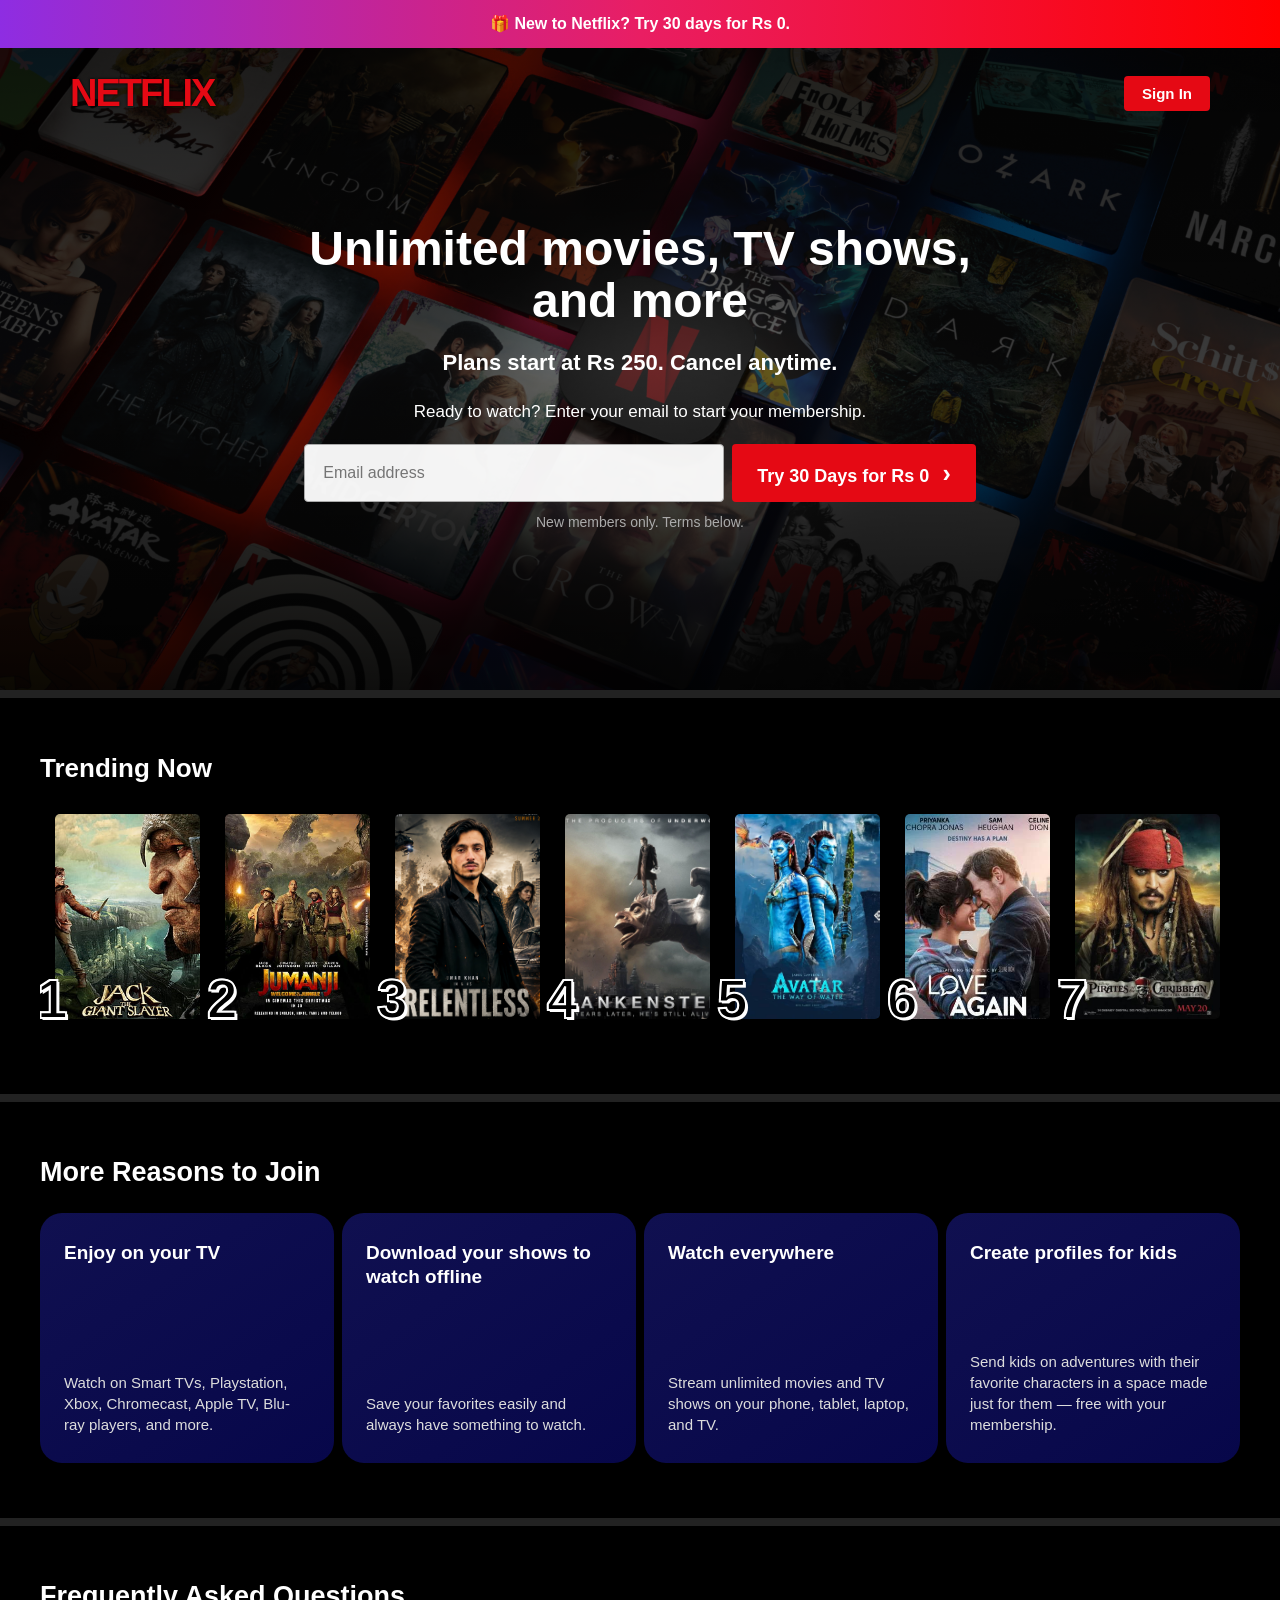
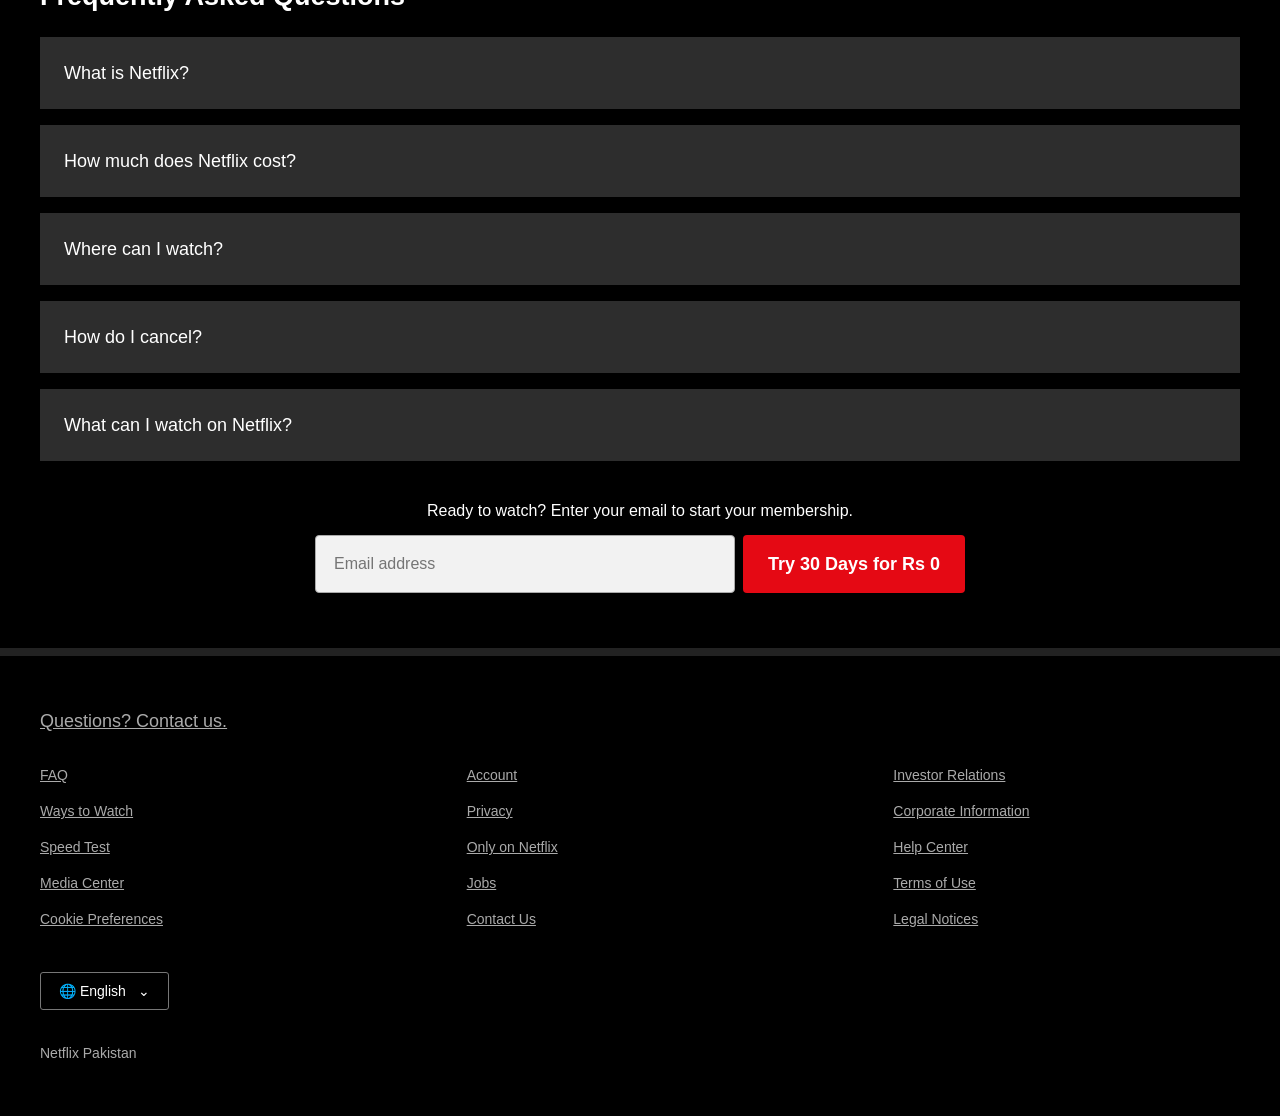
==== index.html @ ab5d424f "my netflix project" ====
<!doctype html>
<html lang="en">
  <head>
    <meta charset="UTF-8" />
    <meta name="viewport" content="width=device-width, initial-scale=1.0" />

    <title>Netflix</title>

    <link rel="stylesheet" href="style.css" />
  </head>

  <body>
    <!-- =========================
         TOP OFFER BAR
    ========================== -->

    <div class="offer-bar">
      <p>🎁 New to Netflix? Try 30 days for Rs 0.</p>
    </div>

    <!-- =========================
         HEADER / HERO
    ========================== -->

    <header class="hero">
      <!-- Navigation -->

      <nav class="navbar">
        <a href="#" class="logo"> NETFLIX </a>

        <a href="#" class="sign-in"> Sign In </a>
      </nav>

      <!-- Hero Content -->

      <div class="hero-content">
        <h1>Unlimited movies, TV shows, and more</h1>

        <h2>Plans start at Rs 250. Cancel anytime.</h2>

        <p>Ready to watch? Enter your email to start your membership.</p>

        <form class="email-form">
          <input type="email" placeholder="Email address" />

          <button type="submit">
            Try 30 Days for Rs 0
            <span>›</span>
          </button>
        </form>

        <p class="membership-text">New members only. Terms below.</p>
      </div>
    </header>

    <!-- =========================
         MAIN CONTENT
    ========================== -->

    <main>
      <!-- =========================
             TRENDING NOW
        ========================== -->

      <section class="trending">
        <div class="section-container">
          <h2>Trending Now</h2>

          <div class="trending-list">
            <!-- Movie 1 -->

            <div class="movie-card">
              <span class="movie-number"> 1 </span>

              <img src="./imges/1-pic.jpg" alt="Trending movie" />
            </div>

            <!-- Movie 2 -->

            <div class="movie-card">
              <span class="movie-number"> 2 </span>

              <img src="./imges/2-pic.jpg" alt="Trending movie" />
            </div>

            <!-- Movie 3 -->

            <div class="movie-card">
              <span class="movie-number"> 3 </span>

              <img src="./imges/3-pic.jpg" alt="Trending movie" />
            </div>

            <!-- Movie 4 -->

            <div class="movie-card">
              <span class="movie-number"> 4 </span>

              <img src="./imges/4-pic.jpg" alt="Trending movie" />
            </div>

            <!-- Movie 5 -->

            <div class="movie-card">
              <span class="movie-number"> 5 </span>

              <img src="./imges/5-pic-19.jpg" alt="Trending movie" />
            </div>

            <!-- Movie 6 -->

            <div class="movie-card">
              <span class="movie-number"> 6 </span>

              <img src="./imges/6-pic.jpg" alt="Trending movie" />
            </div>

            <!-- Movie 7 -->

            <div class="movie-card">
              <span class="movie-number"> 7 </span>

              <img src="./imges/7-pic.jpg" alt="Trending movie" />
            </div>
          </div>
        </div>
      </section>

      <!-- =========================
             REASONS TO JOIN
        ========================== -->

      <section class="reasons">
        <div class="section-container">
          <h2>More Reasons to Join</h2>

          <div class="reason-container">
            <!-- Reason 1 -->

            <article class="reason-card">
              <h3>Enjoy on your TV</h3>

              <p>
                Watch on Smart TVs, Playstation, Xbox, Chromecast, Apple TV,
                Blu-ray players, and more.
              </p>
            </article>

            <!-- Reason 2 -->

            <article class="reason-card">
              <h3>Download your shows to watch offline</h3>

              <p>
                Save your favorites easily and always have something to watch.
              </p>
            </article>

            <!-- Reason 3 -->

            <article class="reason-card">
              <h3>Watch everywhere</h3>

              <p>
                Stream unlimited movies and TV shows on your phone, tablet,
                laptop, and TV.
              </p>
            </article>

            <!-- Reason 4 -->

            <article class="reason-card">
              <h3>Create profiles for kids</h3>

              <p>
                Send kids on adventures with their favorite characters in a
                space made just for them — free with your membership.
              </p>
            </article>
          </div>
        </div>
      </section>

      <!-- =========================
             FAQ
        ========================== -->

      <section class="faq">
        <div class="section-container">
          <h2>Frequently Asked Questions</h2>

          <!-- Question 1 -->

          <details class="faq-item">
            <summary>What is Netflix?</summary>

            <p>Netflix is a streaming service for movies and TV shows.</p>
          </details>

          <!-- Question 2 -->

          <details class="faq-item">
            <summary>How much does Netflix cost?</summary>

            <p>Netflix offers different plans at different prices.</p>
          </details>

          <!-- Question 3 -->

          <details class="faq-item">
            <summary>Where can I watch?</summary>

            <p>You can watch Netflix on many supported devices.</p>
          </details>

          <!-- Question 4 -->

          <details class="faq-item">
            <summary>How do I cancel?</summary>

            <p>You can cancel your membership through your account settings.</p>
          </details>

          <!-- Question 5 -->

          <details class="faq-item">
            <summary>What can I watch on Netflix?</summary>

            <p>You can watch movies, TV shows, documentaries and more.</p>
          </details>

          <!-- Bottom Email -->

          <div class="bottom-signup">
            <p>Ready to watch? Enter your email to start your membership.</p>

            <form class="email-form">
              <input type="email" placeholder="Email address" />

              <button type="submit">Try 30 Days for Rs 0</button>
            </form>
          </div>
        </div>
      </section>
    </main>

    <!-- =========================
         FOOTER
    ========================== -->

    <footer class="footer">
      <div class="footer-container">
        <p class="contact">
          <a href="#"> Questions? Contact us. </a>
        </p>

        <!-- Footer Links -->

        <div class="footer-links">
          <!-- Column 1 -->

          <div class="footer-column">
            <a href="#"> FAQ </a>

            <a href="#"> Ways to Watch </a>

            <a href="#"> Speed Test </a>

            <a href="#"> Media Center </a>

            <a href="#"> Cookie Preferences </a>
          </div>

          <!-- Column 2 -->

          <div class="footer-column">
            <a href="#"> Account </a>

            <a href="#"> Privacy </a>

            <a href="#"> Only on Netflix </a>

            <a href="#"> Jobs </a>

            <a href="#"> Contact Us </a>
          </div>

          <!-- Column 3 -->

          <div class="footer-column">
            <a href="#"> Investor Relations </a>

            <a href="#"> Corporate Information </a>

            <a href="#"> Help Center </a>

            <a href="#"> Terms of Use </a>

            <a href="#"> Legal Notices </a>
          </div>
        </div>

        <!-- Language -->

        <div class="language">
          <button>
            🌐 English
            <span>⌄</span>
          </button>
        </div>

        <!-- Country -->

        <p class="country">Netflix Pakistan</p>
      </div>
    </footer>
  </body>
</html>
---- style.css ----
/* =========================
   RESET
========================= */

* {
  margin: 0;
  padding: 0;
  box-sizing: border-box;
}

html {
  scroll-behavior: smooth;
}

body {
  background-color: #000;
  color: #fff;

  font-family: Arial, Helvetica, sans-serif;

  overflow-x: hidden;
}

/* =========================
   COMMON
========================= */

a {
  color: #fff;
  text-decoration: none;
}

.section-container {
  width: 100%;
  max-width: 1200px;

  margin: auto;
}

/* =========================
   TOP OFFER BAR
========================= */

.offer-bar {
  width: 100%;

  min-height: 48px;

  background: linear-gradient(90deg, #8e2de2, #e91e63, #ff0000);

  display: flex;

  align-items: center;
  justify-content: center;

  padding: 10px 20px;

  text-align: center;
}

.offer-bar p {
  font-size: 16px;
  font-weight: 700;

  line-height: 1.4;
}

/* =========================
   HERO
========================= */

.hero {
  position: relative;

  min-height: 650px;

  background-image:
    linear-gradient(
      to bottom,
      rgba(0, 0, 0, 0.65),
      rgba(0, 0, 0, 0.35),
      rgba(0, 0, 0, 0.85)
    ),
    url("./imges/here-pic.png");

  background-size: cover;
  background-position: center;
  background-repeat: no-repeat;

  border-bottom: 8px solid #222;
}

/* =========================
   NAVBAR
========================= */

.navbar {
  width: 100%;

  max-width: 1200px;

  margin: auto;

  min-height: 90px;

  padding: 0 30px;

  display: flex;

  align-items: center;
  justify-content: space-between;
}

.logo {
  color: #e50914;

  font-size: 38px;

  font-weight: 900;

  letter-spacing: -2px;

  text-shadow: 0 0 3px #000;
}

.sign-in {
  background-color: #e50914;

  padding: 9px 18px;

  border-radius: 4px;

  font-size: 15px;

  font-weight: 700;

  transition: 0.3s;
}

.sign-in:hover {
  background-color: #b20710;
}

/* =========================
   HERO CONTENT
========================= */

.hero-content {
  width: 850px;

  max-width: 90%;

  min-height: 500px;

  margin: auto;

  display: flex;

  flex-direction: column;

  align-items: center;

  justify-content: center;

  text-align: center;
}

.hero-content h1 {
  max-width: 750px;

  font-size: 48px;

  line-height: 1.1;

  font-weight: 800;

  margin-bottom: 20px;
}

.hero-content h2 {
  font-size: 22px;

  line-height: 1.4;

  margin-bottom: 20px;
}

.hero-content > p {
  font-size: 17px;

  line-height: 1.5;

  margin-bottom: 20px;
}

/* =========================
   EMAIL FORM
========================= */

.email-form {
  width: 100%;

  display: flex;

  align-items: center;
  justify-content: center;

  gap: 8px;
}

.email-form input {
  width: 420px;

  min-height: 58px;

  padding: 0 18px;

  background-color: rgba(255, 255, 255, 0.95);

  color: #000;

  border: 1px solid #aaa;

  border-radius: 4px;

  font-size: 16px;

  outline: none;
}

.email-form input:focus {
  border: 2px solid #fff;
}

.email-form button {
  min-height: 58px;

  padding: 0 25px;

  background-color: #e50914;

  color: #fff;

  border: none;

  border-radius: 4px;

  font-size: 18px;

  font-weight: 700;

  cursor: pointer;

  transition: 0.3s;
}

.email-form button:hover {
  background-color: #b20710;
}

.email-form button span {
  font-size: 25px;

  margin-left: 8px;
}

.membership-text {
  color: #aaa;

  font-size: 14px !important;

  margin-top: 10px;
}

/* =========================
   TRENDING
========================= */

.trending {
  padding: 55px 30px;

  border-bottom: 8px solid #222;
}

.trending h2 {
  font-size: 26px;

  margin-bottom: 25px;
}

/* =========================
   TRENDING LIST
========================= */

.trending-list {
  display: flex;

  gap: 25px;

  overflow-x: auto;

  padding: 5px 15px 20px;
  overflow-x: hidden;
}

.trending-list::-webkit-scrollbar {
  height: 7px;
}

.trending-list::-webkit-scrollbar-track {
  background: #111;
}

.trending-list::-webkit-scrollbar-thumb {
  background: #555;

  border-radius: 10px;
}

.movie-card {
  position: relative;

  flex: 0 0 145px;

  height: 205px;

  border-radius: 5px;

  overflow: visible;

  transition: 0.3s;
}

.movie-card:hover {
  transform: scale(1.05);
}

.movie-card img {
  width: 100%;

  height: 100%;

  object-fit: cover;

  border-radius: 5px;
}

.movie-number {
  position: absolute;

  left: -18px;

  bottom: -8px;

  z-index: 2;

  color: #000;

  font-size: 55px;

  font-weight: 900;

  line-height: 1;

  -webkit-text-stroke: 2px #fff;

  text-shadow:
    2px 2px 0 #fff,
    -1px -1px 0 #fff;
}

/* =========================
   REASONS
========================= */

.reasons {
  padding: 55px 30px;

  border-bottom: 8px solid #222;
}

.reasons h2 {
  font-size: 27px;

  margin-bottom: 25px;
}

.reason-container {
  display: grid;

  grid-template-columns: repeat(4, 1fr);

  gap: 8px;
}

.reason-card {
  min-height: 250px;

  padding: 28px 24px;

  border-radius: 22px;

  background: linear-gradient(145deg, #101050, #07074a);

  display: flex;

  flex-direction: column;

  justify-content: space-between;

  transition: 0.3s;
}

.reason-card:hover {
  transform: translateY(-5px);
}

.reason-card h3 {
  font-size: 19px;

  line-height: 1.25;
}

.reason-card p {
  color: #ddd;

  font-size: 15px;

  line-height: 1.4;
}

/* =========================
   FAQ
========================= */

.faq {
  padding: 55px 30px;

  border-bottom: 8px solid #222;
}

.faq h2 {
  font-size: 27px;

  margin-bottom: 25px;
}

.faq-item {
  width: 100%;

  margin-bottom: 16px;

  background-color: #2d2d2d;

  transition: 0.3s;
}

.faq-item:hover {
  background-color: #414141;
}

.faq-item summary {
  min-height: 72px;

  padding: 20px 24px;

  display: flex;

  align-items: center;

  cursor: pointer;

  list-style-position: inside;

  font-size: 18px;
}

.faq-item p {
  padding: 0 24px 22px;

  color: #ddd;

  font-size: 16px;

  line-height: 1.5;
}

/* =========================
   BOTTOM SIGNUP
========================= */

.bottom-signup {
  padding-top: 25px;

  text-align: center;
}

.bottom-signup p {
  margin-bottom: 15px;

  font-size: 16px;
}

/* =========================
   FOOTER
========================= */

.footer {
  padding: 55px 30px;

  background-color: #000;
}

.footer-container {
  width: 100%;

  max-width: 1200px;

  margin: auto;
}

.contact {
  margin-bottom: 35px;
}

.contact a {
  color: #aaa;

  text-decoration: underline;

  font-size: 18px;
}

/* =========================
   FOOTER LINKS
========================= */

.footer-links {
  display: grid;

  grid-template-columns: repeat(3, 1fr);

  gap: 20px 80px;

  margin-bottom: 45px;
}

.footer-column {
  display: flex;

  flex-direction: column;

  gap: 20px;
}

.footer-column a {
  color: #aaa;

  text-decoration: underline;

  font-size: 14px;

  transition: 0.3s;
}

.footer-column a:hover {
  color: #fff;
}

/* =========================
   LANGUAGE
========================= */

.language button {
  padding: 10px 18px;

  background-color: #000;

  color: #fff;

  border: 1px solid #777;

  border-radius: 3px;

  font-size: 14px;

  cursor: pointer;
}

.language span {
  margin-left: 8px;
}

.country {
  margin-top: 35px;

  color: #aaa;

  font-size: 14px;
}

/* ==================================================
   RESPONSIVE
   TABLET / SMALL LAPTOP
================================================== */

@media (max-width: 1024px) {
  .section-container {
    max-width: 900px;
  }

  .hero-content h1 {
    font-size: 42px;
  }

  .reason-container {
    grid-template-columns: repeat(2, 1fr);

    gap: 12px;
  }

  .reason-card {
    min-height: 230px;
  }

  .footer-links {
    gap: 20px 40px;
  }
}

/* ==================================================
   TABLET
================================================== */

@media (max-width: 768px) {
  .offer-bar {
    min-height: 45px;
  }

  .offer-bar p {
    font-size: 14px;
  }

  .navbar {
    min-height: 75px;

    padding: 0 20px;
  }

  .logo {
    font-size: 30px;
  }

  .sign-in {
    padding: 8px 14px;

    font-size: 14px;
  }

  .hero {
    min-height: 600px;
  }

  .hero-content {
    min-height: 500px;

    max-width: 92%;
  }

  .hero-content h1 {
    font-size: 36px;
  }

  .hero-content h2 {
    font-size: 19px;
  }

  .hero-content > p {
    font-size: 15px;
  }

  .email-form {
    flex-direction: column;

    width: 100%;
  }

  .email-form input {
    width: 100%;
  }

  .email-form button {
    width: auto;

    min-width: 230px;
  }

  .trending {
    padding: 45px 20px;
  }

  .reasons {
    padding: 45px 20px;
  }

  .faq {
    padding: 45px 20px;
  }

  .footer {
    padding: 45px 20px;
  }

  .footer-links {
    grid-template-columns: repeat(2, 1fr);

    gap: 25px;
  }
}

/* ==================================================
   MOBILE
================================================== */

@media (max-width: 600px) {
  .offer-bar {
    padding: 9px 15px;
  }

  .offer-bar p {
    font-size: 13px;
  }

  .navbar {
    padding: 0 15px;
  }

  .logo {
    font-size: 25px;

    letter-spacing: -1px;
  }

  .sign-in {
    padding: 7px 12px;

    font-size: 13px;
  }

  .hero {
    min-height: 580px;

    background-position: center;
  }

  .hero-content {
    min-height: 490px;

    padding: 20px 5px;
  }

  .hero-content h1 {
    font-size: 30px;

    line-height: 1.15;
  }

  .hero-content h2 {
    font-size: 17px;
  }

  .hero-content > p {
    font-size: 14px;
  }

  .email-form {
    gap: 10px;
  }

  .email-form input {
    min-height: 52px;

    font-size: 15px;
  }

  .email-form button {
    min-height: 52px;

    width: 100%;

    font-size: 16px;
  }

  .trending {
    padding: 40px 15px;
  }

  .trending h2 {
    font-size: 23px;
  }

  .trending-list {
    gap: 20px;

    padding-left: 18px;
  }

  .movie-card {
    flex-basis: 125px;

    height: 180px;
  }

  .movie-number {
    font-size: 45px;

    left: -15px;
  }

  .reasons {
    padding: 40px 15px;
  }

  .reasons h2 {
    font-size: 23px;
  }

  .reason-container {
    grid-template-columns: 1fr;

    gap: 12px;
  }

  .reason-card {
    min-height: 220px;

    padding: 25px 22px;

    border-radius: 18px;
  }

  .faq {
    padding: 40px 15px;
  }

  .faq h2 {
    font-size: 23px;
  }

  .faq-item {
    margin-bottom: 10px;
  }

  .faq-item summary {
    min-height: 65px;

    padding: 18px;

    font-size: 16px;
  }

  .faq-item p {
    padding: 0 18px 18px;

    font-size: 14px;
  }

  .bottom-signup {
    padding-top: 20px;
  }

  .footer {
    padding: 40px 15px;
  }

  .footer-links {
    grid-template-columns: 1fr;

    gap: 25px;
  }

  .footer-column {
    gap: 15px;
  }
}

/* ==================================================
   VERY SMALL MOBILE
================================================== */

@media (max-width: 400px) {
  .logo {
    font-size: 22px;
  }

  .hero-content h1 {
    font-size: 26px;
  }

  .hero-content h2 {
    font-size: 16px;
  }

  .hero-content > p {
    font-size: 13px;
  }

  .movie-card {
    flex-basis: 110px;

    height: 160px;
  }

  .movie-number {
    font-size: 40px;
  }

  .reason-card h3 {
    font-size: 18px;
  }

  .reason-card p {
    font-size: 14px;
  }
}
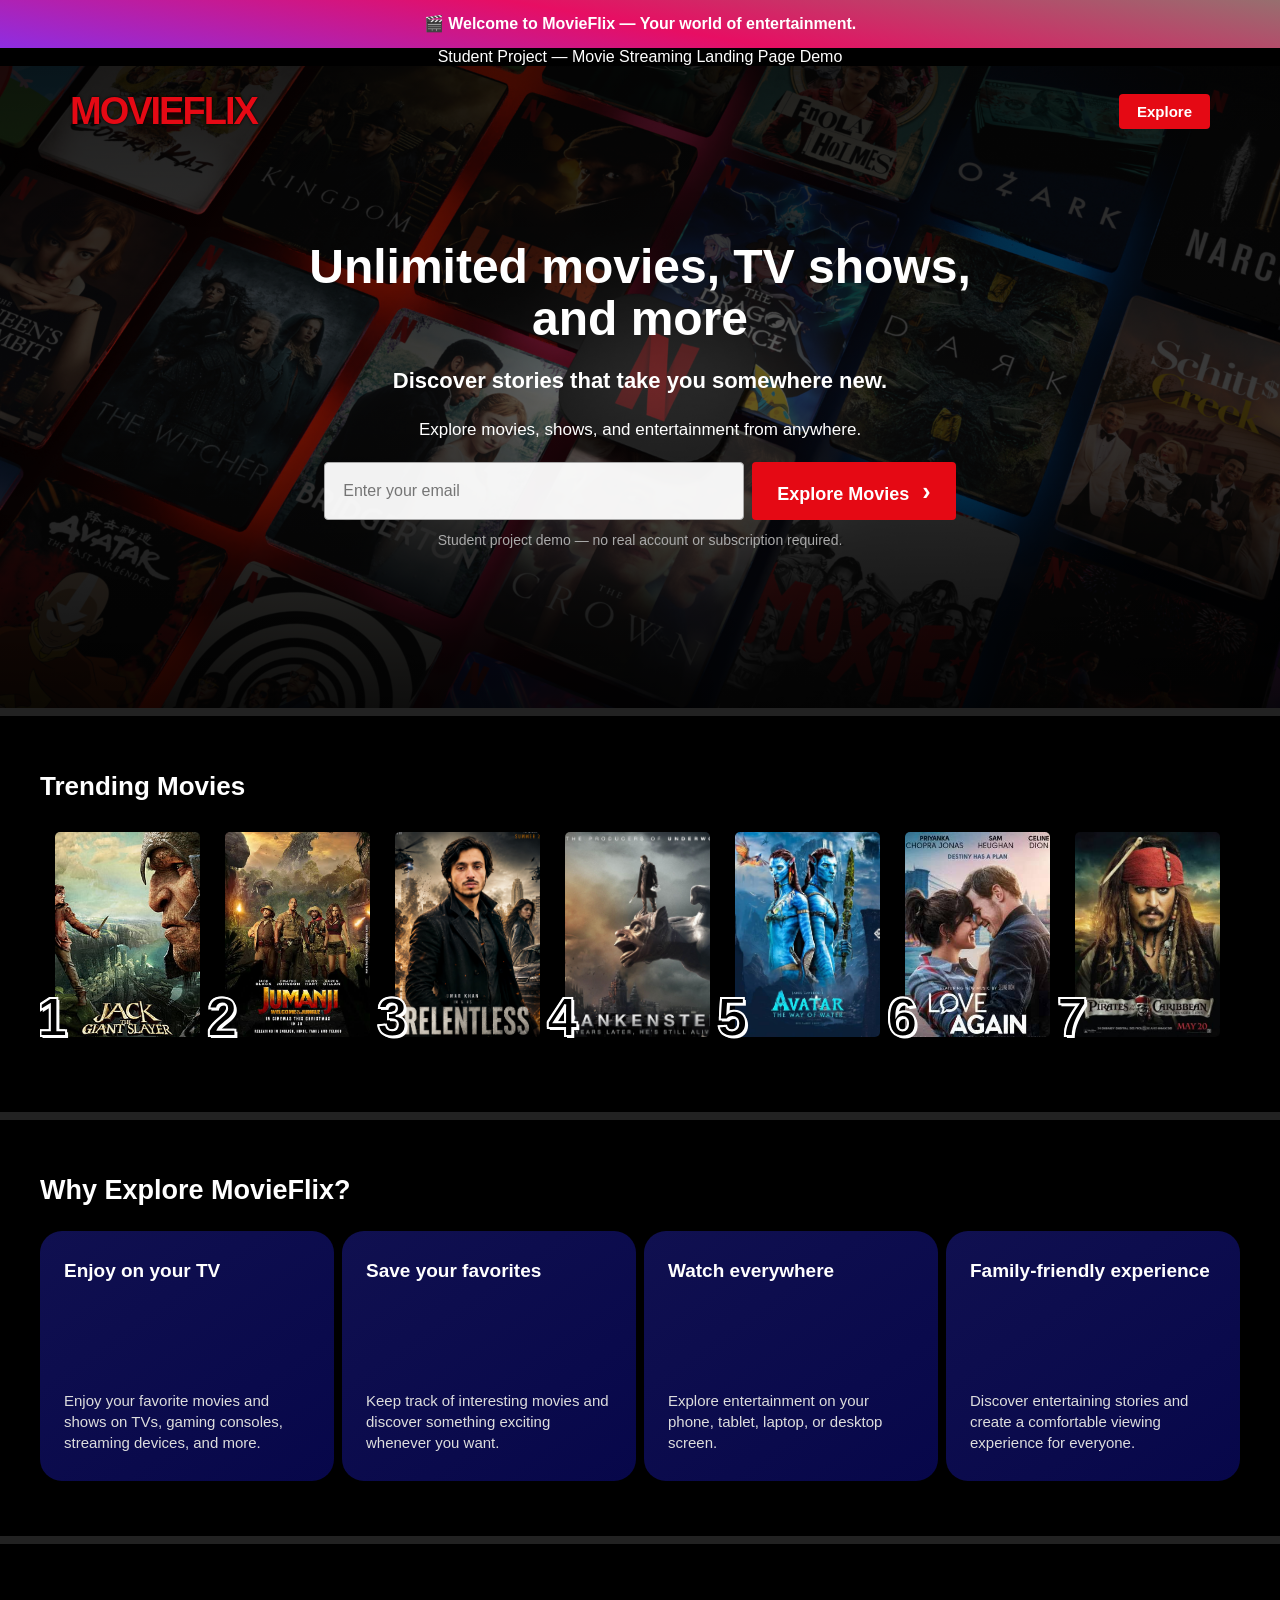
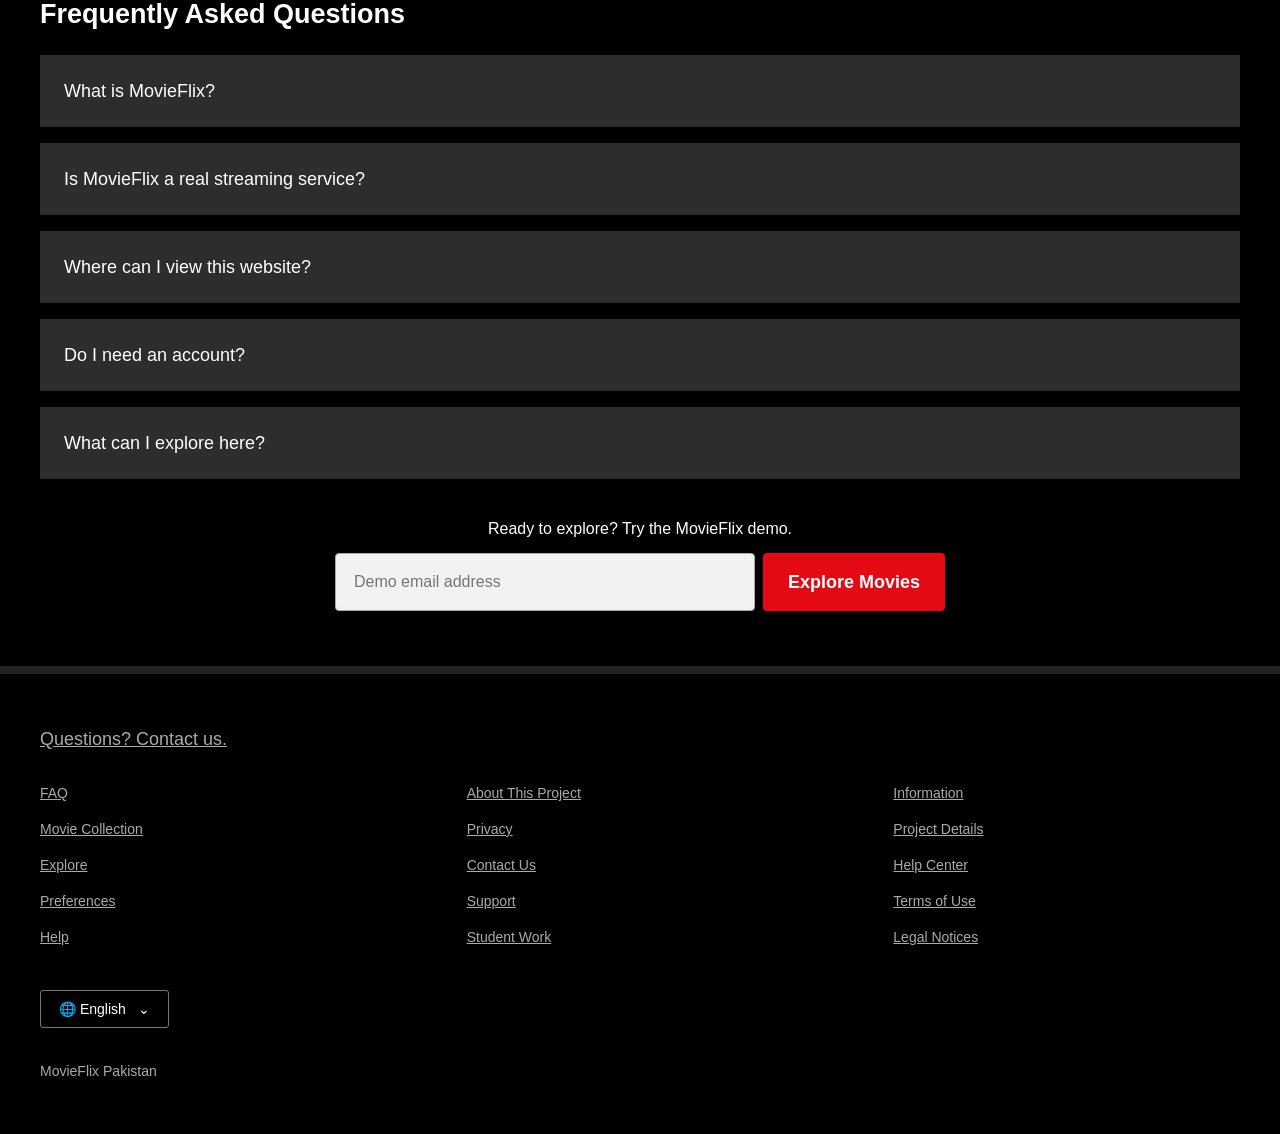
==== commit e1398537: "done" ====
--- a/index.html
+++ b/index.html
@@ -4,7 +4,7 @@
     <meta charset="UTF-8" />
     <meta name="viewport" content="width=device-width, initial-scale=1.0" />
 
-    <title>Netflix</title>
+    <title>MovieFlix - Student Project</title>
 
     <link rel="stylesheet" href="style.css" />
   </head>
@@ -15,20 +15,24 @@
     ========================== -->
 
     <div class="offer-bar">
-      <p>🎁 New to Netflix? Try 30 days for Rs 0.</p>
+      <p>🎬 Welcome to MovieFlix — Your world of entertainment.</p>
     </div>
 
     <!-- =========================
          HEADER / HERO
     ========================== -->
 
+    <p class="demo-text" style="text-align: center">
+      Student Project — Movie Streaming Landing Page Demo
+    </p>
+
     <header class="hero">
       <!-- Navigation -->
 
       <nav class="navbar">
-        <a href="#" class="logo"> NETFLIX </a>
-
-        <a href="#" class="sign-in"> Sign In </a>
+        <a href="#" class="logo"> MOVIEFLIX </a>
+
+        <a href="#" class="sign-in"> Explore </a>
       </nav>
 
       <!-- Hero Content -->
@@ -36,20 +40,22 @@
       <div class="hero-content">
         <h1>Unlimited movies, TV shows, and more</h1>
 
-        <h2>Plans start at Rs 250. Cancel anytime.</h2>
-
-        <p>Ready to watch? Enter your email to start your membership.</p>
-
-        <form class="email-form">
-          <input type="email" placeholder="Email address" />
+        <h2>Discover stories that take you somewhere new.</h2>
+
+        <p>Explore movies, shows, and entertainment from anywhere.</p>
+
+        <form class="email-form" onsubmit="return false;">
+          <input type="email" placeholder="Enter your email" />
 
           <button type="submit">
-            Try 30 Days for Rs 0
+            Explore Movies
             <span>›</span>
           </button>
         </form>
 
-        <p class="membership-text">New members only. Terms below.</p>
+        <p class="membership-text">
+          Student project demo — no real account or subscription required.
+        </p>
       </div>
     </header>
 
@@ -59,80 +65,76 @@
 
     <main>
       <!-- =========================
-             TRENDING NOW
-        ========================== -->
+           TRENDING NOW
+      ========================== -->
 
       <section class="trending">
         <div class="section-container">
-          <h2>Trending Now</h2>
+          <h2>Trending Movies</h2>
 
           <div class="trending-list">
             <!-- Movie 1 -->
 
             <div class="movie-card">
-              <span class="movie-number"> 1 </span>
-
-              <img src="./imges/1-pic.jpg" alt="Trending movie" />
+              <span class="movie-number">1</span>
+              <img src="./imges/1-pic.jpg" alt="Relentless movie poster" />
             </div>
 
             <!-- Movie 2 -->
 
             <div class="movie-card">
-              <span class="movie-number"> 2 </span>
-
-              <img src="./imges/2-pic.jpg" alt="Trending movie" />
+              <span class="movie-number">2</span>
+              <img src="./imges/2-pic.jpg" alt="Dark Horizon movie poster" />
             </div>
 
             <!-- Movie 3 -->
 
             <div class="movie-card">
-              <span class="movie-number"> 3 </span>
-
-              <img src="./imges/3-pic.jpg" alt="Trending movie" />
+              <span class="movie-number">3</span>
+              <img src="./imges/3-pic.jpg" alt="Last Mission movie poster" />
             </div>
 
             <!-- Movie 4 -->
 
             <div class="movie-card">
-              <span class="movie-number"> 4 </span>
-
-              <img src="./imges/4-pic.jpg" alt="Trending movie" />
+              <span class="movie-number">4</span>
+              <img src="./imges/4-pic.jpg" alt="Silent Chase movie poster" />
             </div>
 
             <!-- Movie 5 -->
 
             <div class="movie-card">
-              <span class="movie-number"> 5 </span>
-
-              <img src="./imges/5-pic-19.jpg" alt="Trending movie" />
+              <span class="movie-number">5</span>
+              <img src="./imges/5-pic-19.jpg" alt="Lost Empire movie poster" />
             </div>
 
             <!-- Movie 6 -->
 
             <div class="movie-card">
-              <span class="movie-number"> 6 </span>
-
-              <img src="./imges/6-pic.jpg" alt="Trending movie" />
+              <span class="movie-number">6</span>
+              <img src="./imges/6-pic.jpg" alt="Final Escape movie poster" />
             </div>
 
             <!-- Movie 7 -->
 
             <div class="movie-card">
-              <span class="movie-number"> 7 </span>
-
-              <img src="./imges/7-pic.jpg" alt="Trending movie" />
+              <span class="movie-number">7</span>
+              <img
+                src="./imges/7-pic.jpg"
+                alt="Beyond the Storm movie poster"
+              />
             </div>
           </div>
         </div>
       </section>
 
       <!-- =========================
-             REASONS TO JOIN
-        ========================== -->
+           REASONS TO JOIN
+      ========================== -->
 
       <section class="reasons">
         <div class="section-container">
-          <h2>More Reasons to Join</h2>
+          <h2>Why Explore MovieFlix?</h2>
 
           <div class="reason-container">
             <!-- Reason 1 -->
@@ -141,18 +143,19 @@
               <h3>Enjoy on your TV</h3>
 
               <p>
-                Watch on Smart TVs, Playstation, Xbox, Chromecast, Apple TV,
-                Blu-ray players, and more.
+                Enjoy your favorite movies and shows on TVs, gaming consoles,
+                streaming devices, and more.
               </p>
             </article>
 
             <!-- Reason 2 -->
 
             <article class="reason-card">
-              <h3>Download your shows to watch offline</h3>
+              <h3>Save your favorites</h3>
 
               <p>
-                Save your favorites easily and always have something to watch.
+                Keep track of interesting movies and discover something exciting
+                whenever you want.
               </p>
             </article>
 
@@ -162,19 +165,19 @@
               <h3>Watch everywhere</h3>
 
               <p>
-                Stream unlimited movies and TV shows on your phone, tablet,
-                laptop, and TV.
+                Explore entertainment on your phone, tablet, laptop, or desktop
+                screen.
               </p>
             </article>
 
             <!-- Reason 4 -->
 
             <article class="reason-card">
-              <h3>Create profiles for kids</h3>
+              <h3>Family-friendly experience</h3>
 
               <p>
-                Send kids on adventures with their favorite characters in a
-                space made just for them — free with your membership.
+                Discover entertaining stories and create a comfortable viewing
+                experience for everyone.
               </p>
             </article>
           </div>
@@ -182,8 +185,8 @@
       </section>
 
       <!-- =========================
-             FAQ
-        ========================== -->
+           FAQ
+      ========================== -->
 
       <section class="faq">
         <div class="section-container">
@@ -192,52 +195,67 @@
           <!-- Question 1 -->
 
           <details class="faq-item">
-            <summary>What is Netflix?</summary>
-
-            <p>Netflix is a streaming service for movies and TV shows.</p>
+            <summary>What is MovieFlix?</summary>
+
+            <p>
+              MovieFlix is a student-made movie streaming landing page created
+              as a front-end project.
+            </p>
           </details>
 
           <!-- Question 2 -->
 
           <details class="faq-item">
-            <summary>How much does Netflix cost?</summary>
-
-            <p>Netflix offers different plans at different prices.</p>
+            <summary>Is MovieFlix a real streaming service?</summary>
+
+            <p>
+              No. This website is a front-end student project created for
+              learning and demonstration purposes.
+            </p>
           </details>
 
           <!-- Question 3 -->
 
           <details class="faq-item">
-            <summary>Where can I watch?</summary>
-
-            <p>You can watch Netflix on many supported devices.</p>
+            <summary>Where can I view this website?</summary>
+
+            <p>
+              The website is designed to work on desktop, laptop, tablet, and
+              mobile screens.
+            </p>
           </details>
 
           <!-- Question 4 -->
 
           <details class="faq-item">
-            <summary>How do I cancel?</summary>
-
-            <p>You can cancel your membership through your account settings.</p>
+            <summary>Do I need an account?</summary>
+
+            <p>
+              No. This demonstration website does not create real accounts or
+              collect real user information.
+            </p>
           </details>
 
           <!-- Question 5 -->
 
           <details class="faq-item">
-            <summary>What can I watch on Netflix?</summary>
-
-            <p>You can watch movies, TV shows, documentaries and more.</p>
+            <summary>What can I explore here?</summary>
+
+            <p>
+              You can explore movie posters, entertainment sections, responsive
+              layouts, and the FAQ section.
+            </p>
           </details>
 
           <!-- Bottom Email -->
 
           <div class="bottom-signup">
-            <p>Ready to watch? Enter your email to start your membership.</p>
-
-            <form class="email-form">
-              <input type="email" placeholder="Email address" />
-
-              <button type="submit">Try 30 Days for Rs 0</button>
+            <p>Ready to explore? Try the MovieFlix demo.</p>
+
+            <form class="email-form" onsubmit="return false;">
+              <input type="email" placeholder="Demo email address" />
+
+              <button type="submit">Explore Movies</button>
             </form>
           </div>
         </div>
@@ -260,43 +278,31 @@
           <!-- Column 1 -->
 
           <div class="footer-column">
-            <a href="#"> FAQ </a>
-
-            <a href="#"> Ways to Watch </a>
-
-            <a href="#"> Speed Test </a>
-
-            <a href="#"> Media Center </a>
-
-            <a href="#"> Cookie Preferences </a>
+            <a href="#">FAQ</a>
+            <a href="#">Movie Collection</a>
+            <a href="#">Explore</a>
+            <a href="#">Preferences</a>
+            <a href="#">Help</a>
           </div>
 
           <!-- Column 2 -->
 
           <div class="footer-column">
-            <a href="#"> Account </a>
-
-            <a href="#"> Privacy </a>
-
-            <a href="#"> Only on Netflix </a>
-
-            <a href="#"> Jobs </a>
-
-            <a href="#"> Contact Us </a>
+            <a href="#">About This Project</a>
+            <a href="#">Privacy</a>
+            <a href="#">Contact Us</a>
+            <a href="#">Support</a>
+            <a href="#">Student Work</a>
           </div>
 
           <!-- Column 3 -->
 
           <div class="footer-column">
-            <a href="#"> Investor Relations </a>
-
-            <a href="#"> Corporate Information </a>
-
-            <a href="#"> Help Center </a>
-
-            <a href="#"> Terms of Use </a>
-
-            <a href="#"> Legal Notices </a>
+            <a href="#">Information</a>
+            <a href="#">Project Details</a>
+            <a href="#">Help Center</a>
+            <a href="#">Terms of Use</a>
+            <a href="#">Legal Notices</a>
           </div>
         </div>
 
@@ -311,7 +317,7 @@
 
         <!-- Country -->
 
-        <p class="country">Netflix Pakistan</p>
+        <p class="country">MovieFlix Pakistan</p>
       </div>
     </footer>
   </body>
--- a/style.css
+++ b/style.css
@@ -46,7 +46,7 @@
 
   min-height: 48px;
 
-  background: linear-gradient(90deg, #8e2de2, #e91e63, #ff0000);
+  background: linear-gradient(10deg, #8e2de2, #e70e63, #976f6f);
 
   display: flex;
 
@@ -300,7 +300,6 @@
   overflow-x: auto;
 
   padding: 5px 15px 20px;
-  overflow-x: hidden;
 }
 
 .trending-list::-webkit-scrollbar {
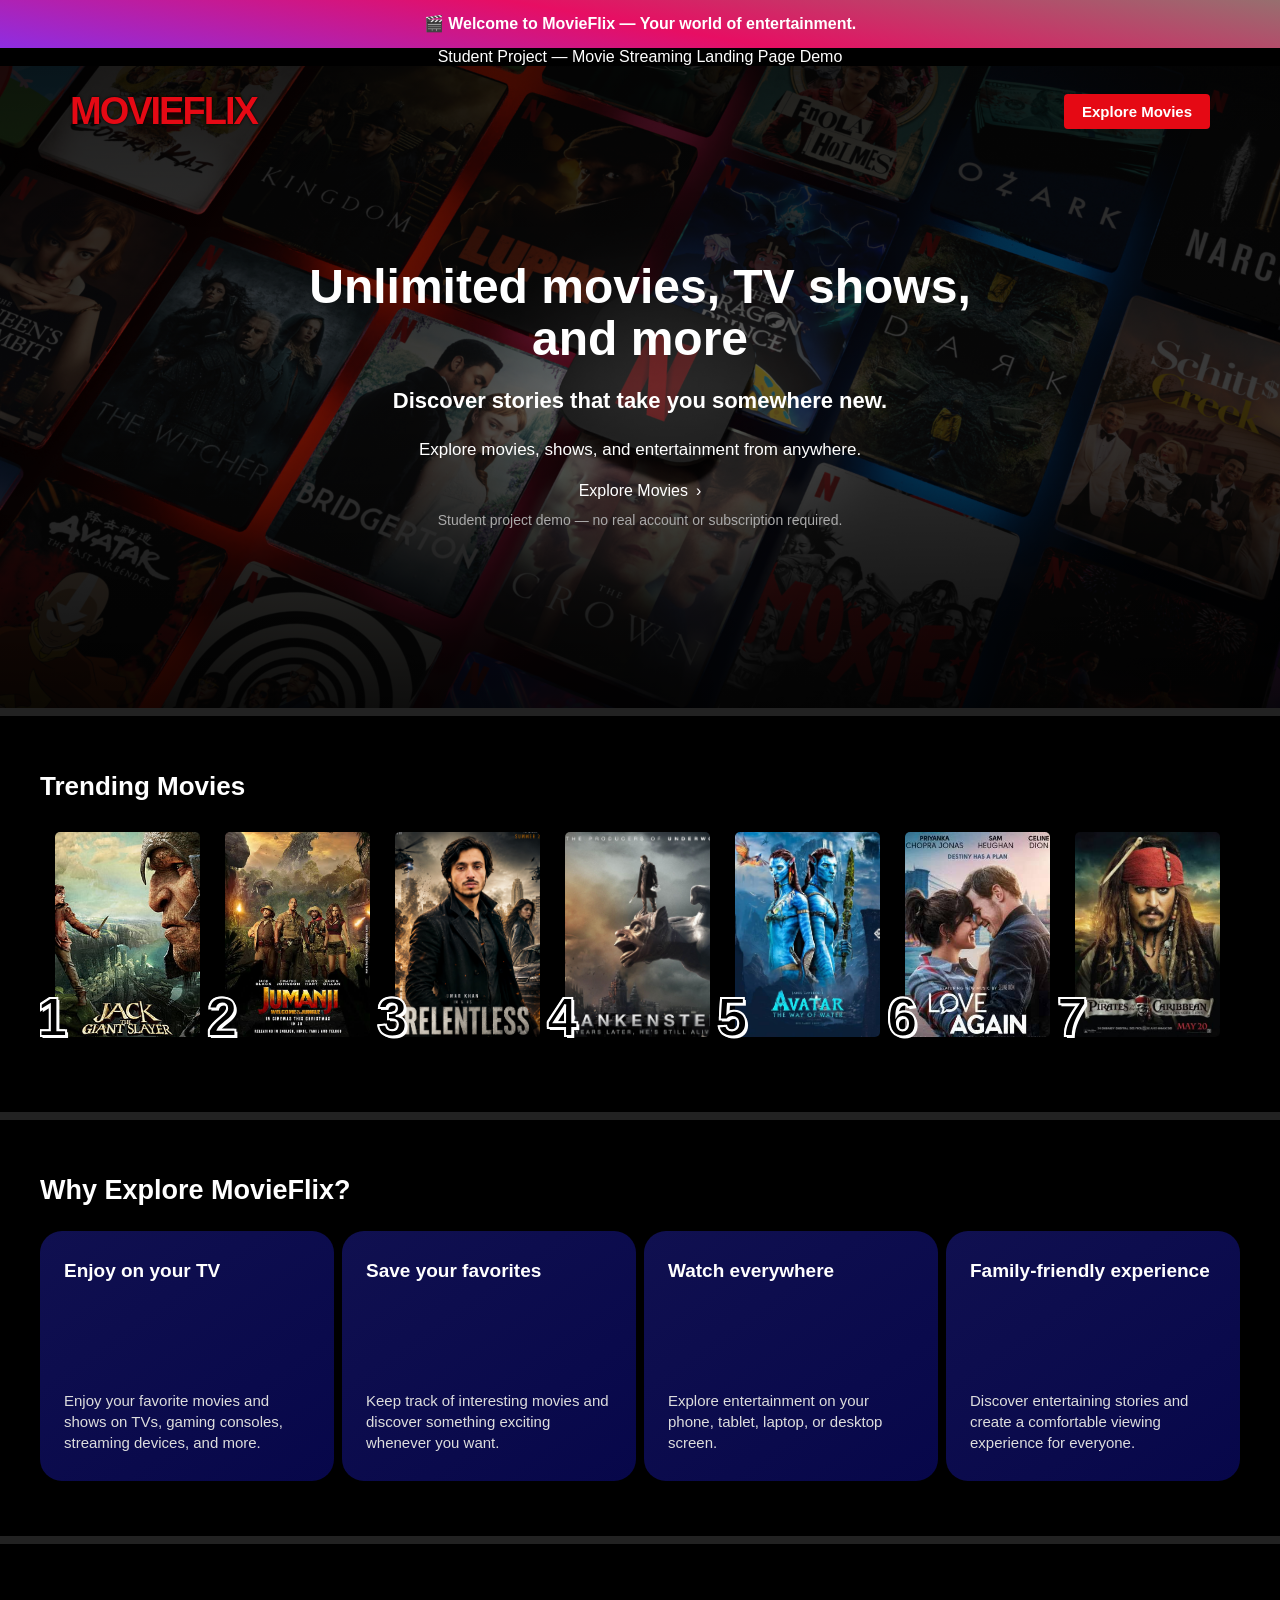
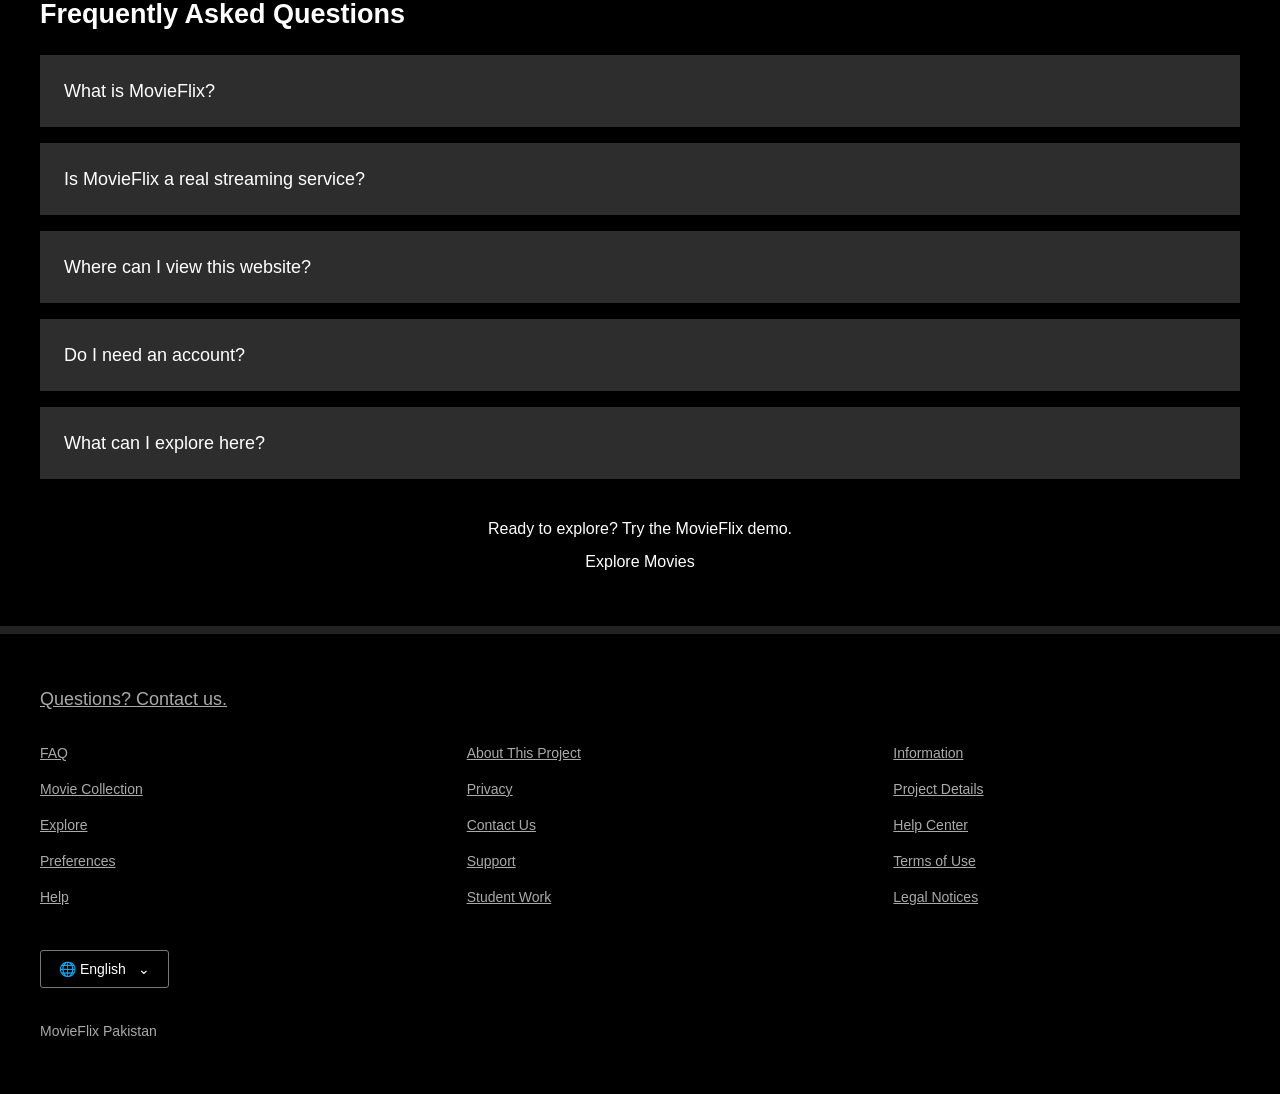
==== commit 9f86396e: "Remove email forms from MovieFlix demo" ====
--- a/index.html
+++ b/index.html
@@ -30,9 +30,9 @@
       <!-- Navigation -->
 
       <nav class="navbar">
-        <a href="#" class="logo"> MOVIEFLIX </a>
-
-        <a href="#" class="sign-in"> Explore </a>
+        <a href="#" class="logo">MOVIEFLIX</a>
+
+        <a href="#trending" class="sign-in">Explore Movies</a>
       </nav>
 
       <!-- Hero Content -->
@@ -44,14 +44,10 @@
 
         <p>Explore movies, shows, and entertainment from anywhere.</p>
 
-        <form class="email-form" onsubmit="return false;">
-          <input type="email" placeholder="Enter your email" />
-
-          <button type="submit">
-            Explore Movies
-            <span>›</span>
-          </button>
-        </form>
+        <a href="#trending" class="email-form">
+          Explore Movies
+          <span>›</span>
+        </a>
 
         <p class="membership-text">
           Student project demo — no real account or subscription required.
@@ -68,7 +64,7 @@
            TRENDING NOW
       ========================== -->
 
-      <section class="trending">
+      <section class="trending" id="trending">
         <div class="section-container">
           <h2>Trending Movies</h2>
 
@@ -247,16 +243,12 @@
             </p>
           </details>
 
-          <!-- Bottom Email -->
+          <!-- Bottom Demo Button -->
 
           <div class="bottom-signup">
             <p>Ready to explore? Try the MovieFlix demo.</p>
 
-            <form class="email-form" onsubmit="return false;">
-              <input type="email" placeholder="Demo email address" />
-
-              <button type="submit">Explore Movies</button>
-            </form>
+            <a href="#trending" class="email-form"> Explore Movies </a>
           </div>
         </div>
       </section>
@@ -269,7 +261,7 @@
     <footer class="footer">
       <div class="footer-container">
         <p class="contact">
-          <a href="#"> Questions? Contact us. </a>
+          <a href="#trending">Questions? Contact us.</a>
         </p>
 
         <!-- Footer Links -->
@@ -278,38 +270,38 @@
           <!-- Column 1 -->
 
           <div class="footer-column">
-            <a href="#">FAQ</a>
-            <a href="#">Movie Collection</a>
-            <a href="#">Explore</a>
-            <a href="#">Preferences</a>
-            <a href="#">Help</a>
+            <a href="#trending">FAQ</a>
+            <a href="#trending">Movie Collection</a>
+            <a href="#trending">Explore</a>
+            <a href="#trending">Preferences</a>
+            <a href="#trending">Help</a>
           </div>
 
           <!-- Column 2 -->
 
           <div class="footer-column">
-            <a href="#">About This Project</a>
-            <a href="#">Privacy</a>
-            <a href="#">Contact Us</a>
-            <a href="#">Support</a>
-            <a href="#">Student Work</a>
+            <a href="#trending">About This Project</a>
+            <a href="#trending">Privacy</a>
+            <a href="#trending">Contact Us</a>
+            <a href="#trending">Support</a>
+            <a href="#trending">Student Work</a>
           </div>
 
           <!-- Column 3 -->
 
           <div class="footer-column">
-            <a href="#">Information</a>
-            <a href="#">Project Details</a>
-            <a href="#">Help Center</a>
-            <a href="#">Terms of Use</a>
-            <a href="#">Legal Notices</a>
+            <a href="#trending">Information</a>
+            <a href="#trending">Project Details</a>
+            <a href="#trending">Help Center</a>
+            <a href="#trending">Terms of Use</a>
+            <a href="#trending">Legal Notices</a>
           </div>
         </div>
 
         <!-- Language -->
 
         <div class="language">
-          <button>
+          <button type="button">
             🌐 English
             <span>⌄</span>
           </button>
